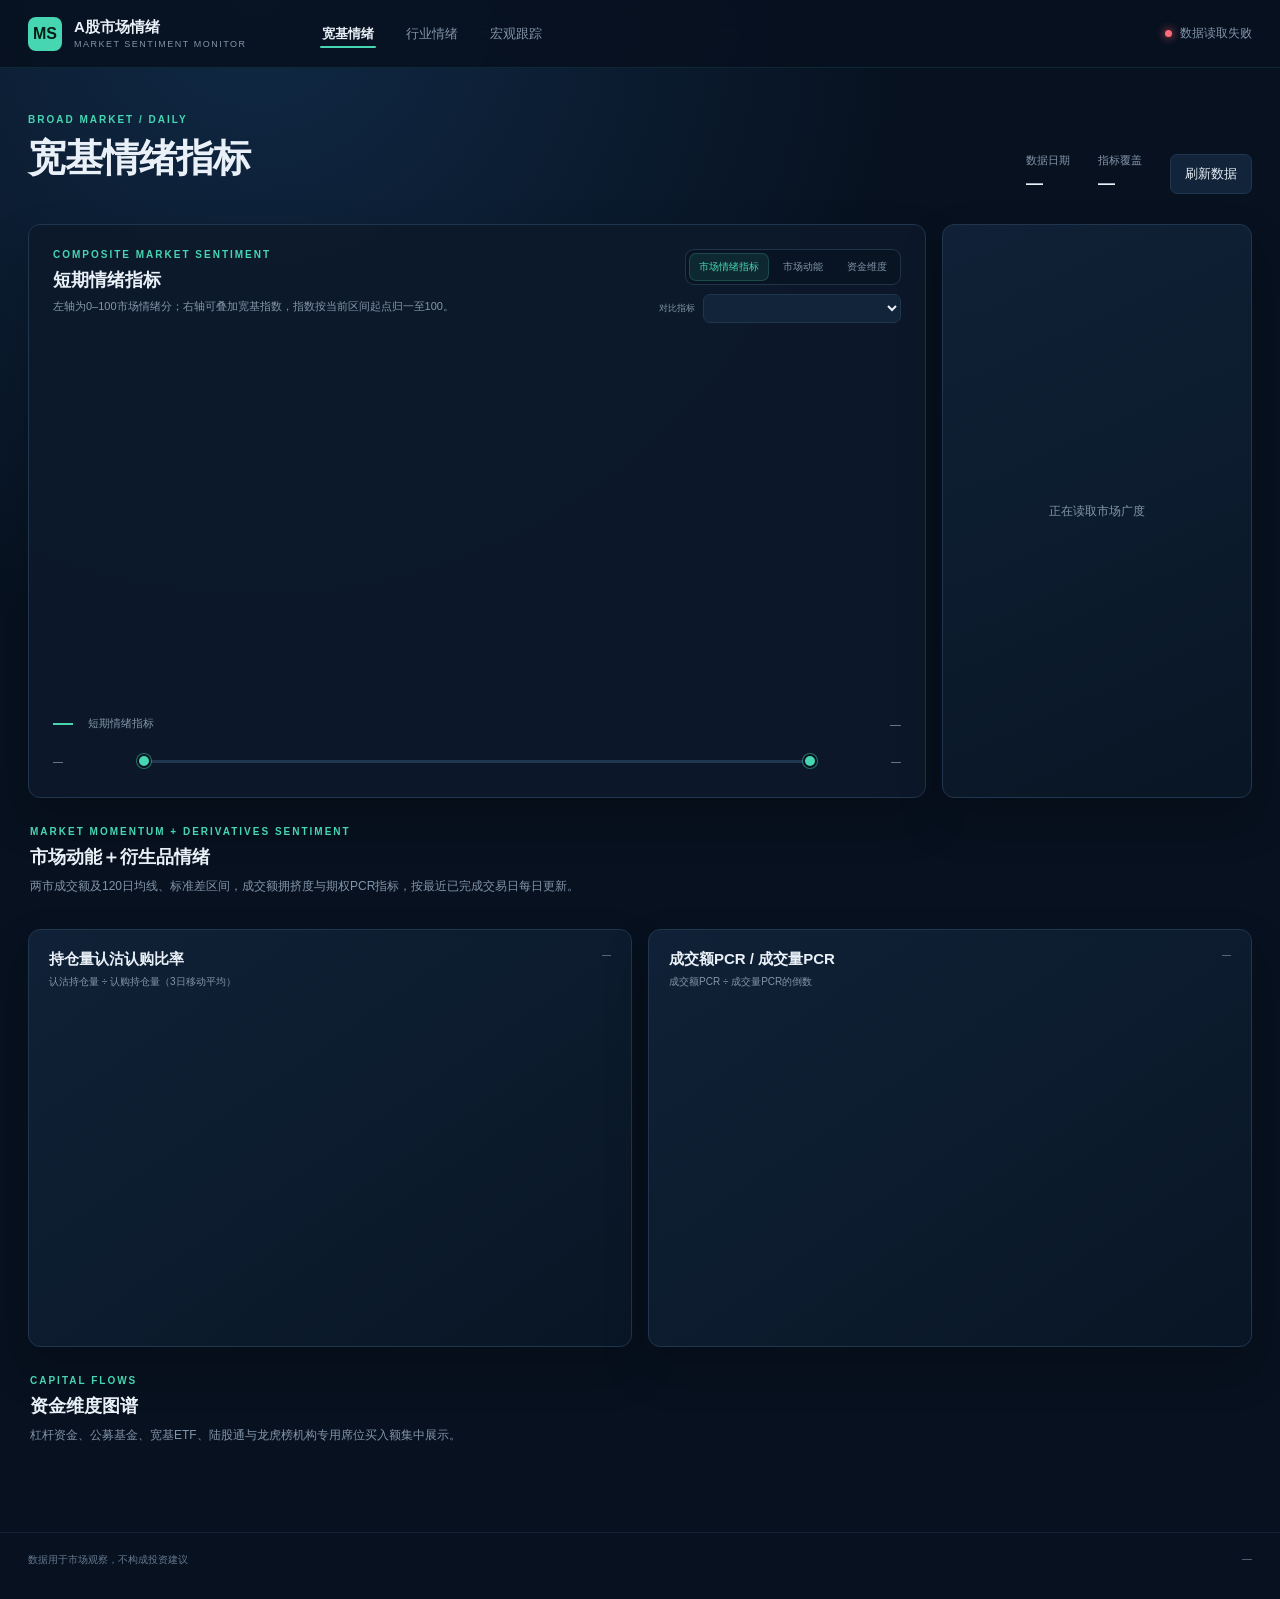
==== index.html @ 488b5d92 "Show five-year rolling percentile for market turnover concentration" ====
<!doctype html>
<html lang="zh-CN">
<head>
  <meta charset="utf-8">
  <meta name="viewport" content="width=device-width, initial-scale=1">
  <title>A股宽基情绪指标</title>
  <link rel="stylesheet" href="/styles.css?v=28">
  <link rel="stylesheet" href="/cycle.css?v=25">
</head>
<body>
  <header class="topbar">
    <div class="brand">
      <span class="brand-mark">MS</span>
      <div><strong>A股市场情绪</strong><small>MARKET SENTIMENT MONITOR</small></div>
    </div>
    <nav><a class="active" href="/">宽基情绪</a><a href="/industry-sentiment.html">行业情绪</a><a href="/macro-tracking.html">宏观跟踪</a></nav>
    <div class="status"><span id="statusDot" class="dot loading"></span><span id="statusText">正在读取数据</span></div>
  </header>

  <main>
    <section class="hero" id="overview">
      <div>
        <p class="eyebrow">BROAD MARKET / DAILY</p>
        <h1>宽基情绪指标</h1>
      </div>
      <div class="hero-meta">
        <div><span>数据日期</span><strong id="asOf">—</strong></div>
        <div><span>指标覆盖</span><strong id="coverage">—</strong></div>
        <button id="refreshButton" type="button">刷新数据</button>
      </div>
    </section>

    <section class="metric-groups" aria-live="polite" hidden>
      <article class="metric-group">
        <div class="metric-category-head">
          <p class="eyebrow">MARKET MOMENTUM</p>
          <h2>市场动能</h2>
          <span>交易活跃度、趋势位置与成交拥挤度</span>
        </div>
        <div id="momentumMetricGrid" class="metric-grid">
          <article class="metric-card skeleton"></article><article class="metric-card skeleton"></article>
          <article class="metric-card skeleton"></article>
        </div>
      </article>
      <article class="metric-group">
        <div class="metric-category-head">
          <p class="eyebrow">CAPITAL FLOWS</p>
          <h2>资金维度</h2>
          <span>杠杆、公募、ETF及机构交易资金</span>
        </div>
        <div id="fundMetricGrid" class="metric-grid">
          <article class="metric-card skeleton"></article><article class="metric-card skeleton"></article>
          <article class="metric-card skeleton"></article>
        </div>
      </article>
    </section>

    <section class="cycle-layout" id="cycle">
      <div class="panel cycle-panel">
        <div class="panel-head">
          <div>
            <p class="eyebrow">COMPOSITE MARKET SENTIMENT</p>
            <h2 id="cycleTitle">短期情绪指标</h2>
            <p id="cycleDescription" class="cycle-description">左轴为0–100市场情绪分；右轴可叠加宽基指数，指数按当前区间起点归一至100。</p>
          </div>
          <div class="comparison-controls">
            <div class="comparison-tabs" role="tablist" aria-label="选择对比指标类别">
              <button type="button" class="comparison-tab active" data-comparison-group="sentiment" role="tab" aria-selected="true">市场情绪指标</button>
              <button type="button" class="comparison-tab" data-comparison-group="momentum" role="tab" aria-selected="false">市场动能</button>
              <button type="button" class="comparison-tab" data-comparison-group="funds" role="tab" aria-selected="false">资金维度</button>
            </div>
            <label class="comparison-select-label" for="comparisonMetric">
              <span>对比指标</span>
              <select id="comparisonMetric" aria-label="选择需要展示的情绪指标"></select>
            </label>
            <div id="benchmarkToggles" class="benchmark-toggles" aria-label="选择显示的宽基指数"></div>
          </div>
        </div>
        <div class="cycle-chart-wrap">
          <canvas id="cycleChart"></canvas>
          <div id="cycleHoverLine" class="cycle-hover-line" hidden></div>
          <div id="cycleTooltip" class="cycle-tooltip" role="status" aria-live="polite" hidden></div>
          <div id="cycleEmpty" class="empty-state">暂无可用的情绪周期历史</div>
        </div>
        <div class="cycle-legend">
          <span id="cycleMetricLegend"><i class="sentiment-line"></i>短期情绪指标</span>
          <div id="cyclePriceLegend" class="benchmark-legend"></div>
          <span id="cycleLatest">—</span>
        </div>
        <div class="cycle-timeline">
          <span id="cycleRangeStart">—</span>
          <div class="dual-range" aria-label="选择图表时间范围">
            <div class="range-base"></div>
            <div id="cycleRangeFill" class="range-fill"></div>
            <input id="cycleStart" type="range" min="0" max="100" value="0" step="1" aria-label="起始日期">
            <input id="cycleEnd" type="range" min="0" max="100" value="100" step="1" aria-label="结束日期">
          </div>
          <span id="cycleRangeEnd">—</span>
        </div>
      </div>
      <aside id="breadthSummary" class="breadth-summary" aria-live="polite">
        <div class="breadth-summary-loading">正在读取市场广度</div>
      </aside>
    </section>

    <section class="indicator-section derivatives-section combined-sentiment-section" id="derivativesSentiment">
      <div class="panel-head">
        <div>
          <p class="eyebrow">MARKET MOMENTUM + DERIVATIVES SENTIMENT</p>
          <h2>市场动能＋衍生品情绪</h2>
          <p class="section-description">两市成交额及120日均线、标准差区间，成交额拥挤度与期权PCR指标，按最近已完成交易日每日更新。</p>
        </div>
      </div>
      <div id="momentumChartGrid" class="indicator-chart-grid" aria-live="polite"></div>
      <div class="derivatives-chart-grid">
        <article class="derivatives-chart-card">
          <div class="derivatives-chart-head">
            <div>
              <h3>持仓量认沽认购比率</h3>
              <p>认沽持仓量 ÷ 认购持仓量（3日移动平均）</p>
            </div>
            <span id="derivativesOiAsOf" class="derivatives-asof">—</span>
          </div>
          <div class="derivatives-chart-wrap">
            <canvas id="derivativesOiChart"></canvas>
            <div id="derivativesOiEmpty" class="mini-chart-empty">暂无可用历史序列</div>
          </div>
          <div id="derivativesOiLegend" class="derivatives-legend"></div>
        </article>
        <article class="derivatives-chart-card">
          <div class="derivatives-chart-head">
            <div>
              <h3>成交额PCR / 成交量PCR</h3>
          <p>成交额PCR ÷ 成交量PCR的倒数</p>
            </div>
            <span id="derivativesTradeAsOf" class="derivatives-asof">—</span>
          </div>
          <div class="derivatives-chart-wrap">
            <canvas id="derivativesTradeChart"></canvas>
            <div id="derivativesTradeEmpty" class="mini-chart-empty">暂无可用历史序列</div>
          </div>
          <div id="derivativesTradeLegend" class="derivatives-legend"></div>
        </article>
      </div>
    </section>

    <section class="indicator-section" id="fundDimensionCharts">
      <div class="panel-head">
        <div>
          <p class="eyebrow">CAPITAL FLOWS</p>
          <h2>资金维度图谱</h2>
          <p class="section-description">杠杆资金、公募基金、宽基ETF、陆股通与龙虎榜机构专用席位买入额集中展示。</p>
        </div>
      </div>
      <div id="fundChartGrid" class="indicator-chart-grid" aria-live="polite"></div>
    </section>

  </main>

  <footer><span>数据用于市场观察，不构成投资建议</span><span id="generatedAt">—</span></footer>
  <script src="/app.js?v=20261016-concentration5y" defer></script>
</body>
</html>
---- styles.css ----
:root{color-scheme:dark;--bg:#07111f;--panel:#0d1a2b;--panel2:#102238;--line:#20354e;--text:#e9f0f7;--muted:#8395aa;--accent:#46d6b2;--blue:#5aa7ff;--red:#ff6b78;--amber:#f5bd5c;--shadow:0 22px 45px rgba(0,0,0,.22);--body-bg:radial-gradient(circle at 20% 0,#102945 0,transparent 35%),#07111f;--topbar-bg:rgba(7,17,31,.88);--topbar-line:rgba(70,214,178,.12);--brand-ink:#062018;--btn-bg:#11243a;--card-grad-a:rgba(16,34,56,.96);--card-grad-b:rgba(9,22,37,.96);--tile-bg:rgba(6,16,28,.28);--seg-bg:rgba(6,16,28,.45);--seg-line:rgba(47,70,94,.65);--row-bg:rgba(10,23,39,.55);--row-bg-strong:rgba(16,34,56,.7);--panel-bg:rgba(13,26,43,.92);--panel-solid:rgba(17,27,38,.88);--tooltip-bg:rgba(13,26,43,.97);--tooltip-line:rgba(100,130,160,.72);--skeleton-a:#0d1a2b;--skeleton-b:#142842;--line-soft:rgba(126,150,172,.16);--line-soft-strong:rgba(126,150,172,.42);--td-line:rgba(32,53,78,.55);--note-line:rgba(40,62,85,.55);--footer-line:rgba(32,53,78,.5);--hover-line:rgba(190,210,232,.5);--hover-border:rgba(255,255,255,.42);--soft:#a8b8c9;--soft2:#71849a;--foot:#657990;--accent-text:#bff9eb;--red-text:#ff9aa5;--blue-text:#83baff;--pink-text:#f28bb4;--accent-soft-bg:rgba(70,214,178,.1);--accent-soft-line:rgba(70,214,178,.2);--accent-line:rgba(70,214,178,.45);--accent-strong:rgba(70,214,178,.72);--red-soft-bg:rgba(255,91,109,.15);--red-soft-line:rgba(255,91,109,.32);--amber-soft-bg:rgba(245,189,92,.09);--amber-soft-line:rgba(245,189,92,.25);--blue-soft-bg:rgba(90,167,255,.08);--blue-soft-line:rgba(90,167,255,.3);--pink-soft-bg:rgba(242,139,180,.08);--pink-soft-line:rgba(242,139,180,.3);--chart-grid:#20354e;--chart-grid-strong:rgba(42,65,91,.62);--chart-axis:#8ea3b7;--chart-axis-dim:#71849a;--chart-text:#e9f0f7;--chart-zero:rgba(233,240,247,.38);--chart-point:#253fd4;--chart-purple:#9d8cff;--chart-cyan:#6fd3ff}
.metric-groups[hidden]{display:none!important}
*{box-sizing:border-box}html{scroll-behavior:smooth}body{margin:0;background:var(--body-bg);color:var(--text);font-family:"Segoe UI","Microsoft YaHei",sans-serif;font-variant-numeric:tabular-nums}.topbar{height:68px;position:sticky;top:0;z-index:10;display:flex;align-items:center;gap:42px;padding:0 max(28px,calc((100vw - 1400px)/2));background:var(--topbar-bg);backdrop-filter:blur(14px);border-bottom:1px solid var(--topbar-line)}.brand{display:flex;align-items:center;gap:12px;min-width:250px}.brand-mark{width:34px;height:34px;display:grid;place-items:center;background:var(--accent);color:var(--brand-ink);font-weight:900;border-radius:8px}.brand strong,.brand small{display:block}.brand strong{font-size:15px}.brand small{font-size:9px;letter-spacing:1.5px;color:var(--muted);margin-top:2px}nav{display:flex;gap:28px;flex:1}nav a{color:var(--muted);text-decoration:none;font-size:13px}nav a:hover{color:var(--text)}.status{display:flex;align-items:center;gap:8px;color:var(--muted);font-size:12px}.dot{width:7px;height:7px;border-radius:50%;background:var(--accent);box-shadow:0 0 10px var(--accent)}.dot.loading{background:var(--amber);box-shadow:0 0 10px var(--amber)}.dot.error{background:var(--red);box-shadow:0 0 10px var(--red)}main{max-width:1400px;margin:auto;padding:46px 28px 70px}.hero{display:flex;justify-content:space-between;gap:36px;align-items:flex-end;margin-bottom:30px}.eyebrow{color:var(--accent);font-size:10px;font-weight:700;letter-spacing:2px;margin:0 0 8px}.hero h1{font-size:38px;margin:0 0 10px;letter-spacing:-1px}.summary{margin:0;color:var(--soft);max-width:720px;line-height:1.7}.hero-meta{display:flex;align-items:flex-end;gap:28px}.hero-meta div span,.hero-meta div strong{display:block}.hero-meta div span{color:var(--muted);font-size:11px;margin-bottom:6px}.hero-meta div strong{font-size:17px}button,select{background:var(--btn-bg);color:var(--text);border:1px solid var(--line);border-radius:7px;padding:10px 14px}button{cursor:pointer}button:hover{border-color:var(--accent)}.metric-grid{display:grid;grid-template-columns:repeat(12,1fr);gap:16px}.metric-card{grid-column:span 4;min-height:230px;padding:22px;background:linear-gradient(145deg,var(--card-grad-a),var(--card-grad-b));border:1px solid var(--line);border-radius:12px;box-shadow:var(--shadow);position:relative;overflow:hidden}.metric-card:nth-child(4){grid-column:span 6}.metric-card:nth-child(6){grid-column:span 6}.metric-card::before{content:"";position:absolute;inset:0 0 auto;height:2px;background:linear-gradient(90deg,var(--accent),transparent);opacity:.65}.card-top{display:flex;justify-content:space-between;gap:14px}.card-index{font-size:10px;letter-spacing:1px;color:var(--muted)}.badge{font-size:10px;padding:4px 7px;border-radius:20px;background:var(--accent-soft-bg);color:var(--accent)}.badge.missing{background:var(--amber-soft-bg);color:var(--amber)}.metric-card h3{font-size:15px;font-weight:600;margin:22px 0 6px}.value-row{display:flex;align-items:baseline;gap:7px;margin:20px 0}.value{font-size:36px;font-weight:700;letter-spacing:-1.5px}.unit{color:var(--muted);font-size:12px}.percentile{font-size:11px;color:var(--muted);margin:-12px 0 18px}.submetrics{display:grid;grid-template-columns:repeat(auto-fit,minmax(120px,1fr));gap:10px;margin:18px 0}.submetric{padding:12px;background:var(--seg-bg);border:1px solid var(--seg-line);border-radius:8px}.submetric span,.submetric strong{display:block}.submetric span{font-size:10px;color:var(--muted);margin-bottom:7px}.submetric strong{font-size:18px}.submetric em{font-size:10px;color:var(--muted);font-style:normal;margin-left:3px}.card-note{position:absolute;left:22px;right:22px;bottom:18px;color:var(--soft2);font-size:10px;line-height:1.5;border-top:1px solid var(--note-line);padding-top:10px}.skeleton{min-height:230px;background:linear-gradient(90deg,var(--skeleton-a) 25%,var(--skeleton-b) 50%,var(--skeleton-a) 75%);background-size:200% 100%;animation:shimmer 1.4s infinite}@keyframes shimmer{to{background-position:-200% 0}}.panel{margin-top:18px;background:var(--panel-bg);border:1px solid var(--line);border-radius:12px;padding:24px;box-shadow:var(--shadow)}.trend-panel{margin-top:28px}.panel-head{display:flex;align-items:center;justify-content:space-between;margin-bottom:22px}.panel-head h2{font-size:18px;margin:0}.chart-wrap{height:300px;position:relative}.chart-wrap canvas{width:100%;height:100%}.empty-state{position:absolute;inset:0;display:none;place-items:center;color:var(--muted);font-size:13px}.chart-legend{display:flex;justify-content:space-between;color:var(--muted);font-size:11px;margin-top:10px}.table-wrap{overflow:auto}table{width:100%;border-collapse:collapse;font-size:12px}th{text-align:left;color:var(--muted);font-weight:500;padding:10px;border-bottom:1px solid var(--line)}td{padding:14px 10px;border-bottom:1px solid var(--td-line)}.source-status{display:inline-flex;align-items:center;gap:6px}.source-status i{width:6px;height:6px;border-radius:50%;background:var(--accent)}.source-status.off i{background:var(--amber)}.notes{color:var(--amber);font-size:11px;line-height:1.65;margin-top:16px}.notes:empty{display:none}footer{max-width:1400px;margin:auto;padding:20px 28px 32px;border-top:1px solid var(--footer-line);display:flex;justify-content:space-between;color:var(--foot);font-size:10px}@media(max-width:1000px){.topbar nav{display:none}.topbar{justify-content:space-between}.metric-card,.metric-card:nth-child(4),.metric-card:nth-child(6){grid-column:span 6}.hero{align-items:flex-start;flex-direction:column}.hero-meta{width:100%;justify-content:space-between}}@media(max-width:640px){main{padding:30px 16px 50px}.topbar{padding:0 16px}.brand{min-width:auto}.status span:last-child{display:none}.metric-card,.metric-card:nth-child(4),.metric-card:nth-child(6){grid-column:span 12}.hero h1{font-size:30px}.hero-meta{gap:12px;flex-wrap:wrap}.panel{padding:18px}.chart-wrap{height:240px}}

.section-description{color:var(--muted);font-size:12px;line-height:1.65;margin:8px 0 0}.indicator-section{margin-top:28px}.indicator-section>.panel-head{padding:0 2px;margin-bottom:16px}.indicator-chart-grid{display:grid;grid-template-columns:repeat(2,minmax(0,1fr));gap:16px}.indicator-chart-card{min-width:0;background:linear-gradient(145deg,var(--card-grad-a),var(--card-grad-b));border:1px solid var(--line);border-radius:12px;padding:20px;box-shadow:var(--shadow)}.indicator-chart-head{display:flex;align-items:flex-start;justify-content:space-between;gap:18px;margin-bottom:8px}.indicator-chart-head h3{font-size:15px;margin:0 0 6px}.indicator-chart-head p{color:var(--muted);font-size:10px;line-height:1.55;margin:0}.chart-current{text-align:right;white-space:nowrap}.chart-current strong{display:block;font-size:21px}.chart-current span{display:block;color:var(--muted);font-size:9px;margin-top:3px}.chart-current.multi-current{display:grid;gap:8px}.chart-current.multi-current strong{font-size:18px}.chart-current.multi-current span{margin-top:1px}.mini-chart-wrap{height:230px;position:relative;margin-top:6px}.mini-chart-wrap canvas{width:100%;height:100%}.mini-chart-empty{position:absolute;inset:0;display:none;place-items:center;text-align:center;color:var(--muted);font-size:12px;line-height:1.7;padding:30px}.mini-chart-legend{display:flex;align-items:center;gap:14px;flex-wrap:wrap;min-height:22px;margin-top:8px;color:var(--muted);font-size:10px}.mini-chart-legend span{display:inline-flex;align-items:center;gap:6px}.mini-chart-legend i{width:16px;height:2px;border-radius:2px;background:var(--legend-color)}.chart-note{margin-left:auto;color:var(--foot)}@media(max-width:1000px){.indicator-chart-grid{grid-template-columns:1fr}}@media(max-width:640px){.indicator-chart-card{padding:16px}.mini-chart-wrap{height:210px}.indicator-chart-head{gap:10px}.chart-current strong{font-size:18px}.chart-current.multi-current strong{font-size:16px}}
.derivatives-chart-grid{display:grid;grid-template-columns:repeat(2,minmax(0,1fr));gap:16px}.derivatives-chart-card{min-width:0;padding:20px;background:linear-gradient(145deg,var(--card-grad-a),var(--card-grad-b));border:1px solid var(--line);border-radius:12px;box-shadow:var(--shadow)}.derivatives-chart-head{display:flex;align-items:flex-start;justify-content:space-between;gap:16px}.derivatives-chart-head h3{font-size:15px;margin:0 0 6px}.derivatives-chart-head p{margin:0;color:var(--muted);font-size:10px}.derivatives-asof{color:var(--muted);font-size:9px;white-space:nowrap}.derivatives-chart-wrap{height:285px;position:relative;margin-top:10px}.derivatives-chart-wrap canvas{width:100%;height:100%}.derivatives-legend{display:flex;align-items:center;gap:12px;flex-wrap:wrap;min-height:34px;margin-top:8px;color:var(--muted);font-size:9px}.derivatives-legend span{display:inline-flex;align-items:center;gap:6px}.derivatives-legend i{display:inline-block;width:16px;height:2px;background:var(--legend-color);border-radius:2px}.derivatives-legend i.dashed{height:0;background:transparent;border-top:2px dashed var(--legend-color)}@media(max-width:1000px){.derivatives-chart-grid{grid-template-columns:1fr}}@media(max-width:640px){.derivatives-chart-card{padding:16px}.derivatives-chart-wrap{height:240px}}
.combined-sentiment-section .derivatives-chart-grid{margin-top:16px}
.fund-scale-card{width:100%}.fund-scale-chart-wrap{height:330px;position:relative;margin-top:10px}.fund-scale-chart-wrap canvas{width:100%;height:100%}.fund-scale-bar-legend{width:12px!important;height:8px!important;border-radius:2px!important;background:var(--accent-strong)!important}.fund-scale-tooltip{position:absolute;z-index:3;min-width:190px;padding:10px 12px;border:1px solid var(--blue-soft-line);border-radius:8px;background:var(--tooltip-bg);box-shadow:0 12px 28px rgba(0,0,0,.32);pointer-events:none;font-size:10px;color:var(--muted)}.fund-scale-tooltip strong,.fund-scale-tooltip span{display:block}.fund-scale-tooltip strong{color:var(--text);font-size:11px;margin-bottom:7px}.fund-scale-tooltip span{display:flex;justify-content:space-between;gap:18px;margin-top:4px}.fund-scale-tooltip em{color:var(--text);font-style:normal}@media(max-width:640px){.fund-scale-chart-wrap{height:250px}}
.mini-chart-legend i.dashed{height:0;background:transparent;border-top:2px dashed var(--legend-color)}
.freshness-notice{display:flex;flex-wrap:wrap;align-items:center;gap:8px 16px;margin:-10px 0 24px;padding:12px 16px;border:1px solid var(--line);border-radius:9px;background:var(--panel-bg);color:var(--muted);font-size:11px;line-height:1.6}.freshness-notice[hidden]{display:none}.freshness-notice strong{color:var(--text);font-size:12px}.freshness-delayed{width:100%;color:var(--amber)}

.metric-grid .metric-card:nth-child(n){grid-column:span 4}@media(max-width:1000px){.metric-grid .metric-card:nth-child(n){grid-column:span 6}}@media(max-width:640px){.metric-grid .metric-card:nth-child(n){grid-column:span 12}}

.chart-detail-link{display:inline-block;margin-top:8px;color:var(--accent);font-size:10px;text-decoration:none}.chart-detail-link:hover{color:var(--text)}
nav a.active{color:var(--text);font-weight:650}
.metric-groups{display:grid;gap:22px}.metric-group{padding:22px;background:var(--row-bg);border:1px solid var(--line-soft-strong);border-radius:14px}.metric-category-head{display:flex;align-items:baseline;gap:13px;margin:0 2px 17px}.metric-category-head .eyebrow{margin:0}.metric-category-head h2{font-size:19px;margin:0}.metric-category-head span{color:var(--muted);font-size:10px}.metric-group .metric-card{min-height:245px}.metric-group .metric-card::before{opacity:.8}@media(max-width:640px){.metric-group{padding:16px}.metric-category-head{align-items:flex-start;flex-direction:column;gap:5px}}
.indicator-chart-card.is-clickable{cursor:pointer;transition:border-color .2s ease,transform .2s ease,box-shadow .2s ease}.indicator-chart-card.is-clickable:hover{border-color:var(--accent-line);transform:translateY(-2px);box-shadow:0 14px 34px rgba(0,0,0,.2)}.indicator-chart-card.is-clickable:focus-visible{outline:2px solid var(--accent);outline-offset:3px}

.strategy-framework{margin:30px 0}.strategy-overview{display:grid;grid-template-columns:repeat(6,minmax(0,1fr));gap:12px;margin-bottom:16px}.strategy-card{min-height:150px;padding:18px;background:linear-gradient(145deg,var(--card-grad-a),var(--card-grad-b));border:1px solid var(--line);border-radius:12px;box-shadow:var(--shadow);position:relative}.strategy-card h3{font-size:14px;margin:0 0 9px}.strategy-card p{color:var(--muted);font-size:11px;line-height:1.6;margin:0}.strategy-count{display:inline-grid;place-items:center;min-width:30px;height:24px;padding:0 8px;margin-bottom:16px;border-radius:14px;background:var(--accent-soft-bg);border:1px solid var(--accent-soft-line);color:var(--accent);font-size:12px;font-weight:750}.strategy-scenario-grid{display:grid;grid-template-columns:repeat(2,minmax(0,1fr));gap:16px}.scenario-card{min-width:0;padding:20px;background:var(--panel-bg);border:1px solid var(--line);border-radius:12px;box-shadow:var(--shadow)}.scenario-card:nth-child(3){grid-column:span 2}.scenario-head{display:flex;justify-content:space-between;gap:18px;margin-bottom:13px}.scenario-head h3{font-size:16px;margin:0 0 7px}.scenario-head p{color:var(--muted);font-size:11px;line-height:1.6;margin:0}.scenario-head>span{white-space:nowrap;color:var(--accent);font-size:11px;background:var(--accent-soft-bg);border:1px solid var(--accent-soft-line);border-radius:20px;padding:5px 8px;height:max-content}.strategy-weights{display:flex;flex-wrap:wrap;gap:8px;margin:0 0 14px}.strategy-weight{font-size:10px;padding:5px 8px;border:1px solid var(--blue-soft-line);border-radius:18px;background:var(--blue-soft-bg);color:var(--blue-text)}.strategy-weight.risk{border-color:var(--red-soft-line);background:var(--red-soft-bg);color:var(--red-text)}.strategy-factor-group{padding:12px 0;border-top:1px solid var(--line-soft)}.strategy-factor-group strong{display:block;margin-bottom:8px;font-size:11px;color:var(--soft)}.strategy-factor-group div{display:flex;flex-wrap:wrap;gap:7px}.strategy-factor-group span{display:inline-flex;align-items:center;gap:5px;max-width:100%;padding:5px 8px;border-radius:7px;background:var(--seg-bg);border:1px solid var(--seg-line);font-size:10px;color:var(--text)}.strategy-factor-group em{font-style:normal;color:var(--muted);font-size:9px}.strategy-rules{display:grid;grid-template-columns:repeat(2,minmax(0,1fr));gap:12px;margin-top:16px;padding:16px;background:var(--row-bg);border:1px solid var(--line-soft-strong);border-radius:12px}.strategy-rules strong,.strategy-rules span{display:block}.strategy-rules strong{font-size:11px;margin-bottom:5px;color:var(--accent)}.strategy-rules span{font-size:11px;color:var(--muted);line-height:1.6}.strategy-rule-list{grid-column:span 2;display:flex;flex-wrap:wrap;gap:8px}.strategy-rule-list span{padding:6px 9px;border:1px solid var(--line-soft-strong);border-radius:20px;background:var(--tile-bg);color:var(--soft)}@media(max-width:1100px){.strategy-overview{grid-template-columns:repeat(3,minmax(0,1fr))}.strategy-scenario-grid{grid-template-columns:1fr}.scenario-card:nth-child(3){grid-column:auto}}@media(max-width:640px){.strategy-overview{grid-template-columns:1fr}.strategy-card,.scenario-card{padding:16px}.scenario-head{flex-direction:column;gap:8px}.strategy-rules{grid-template-columns:1fr}.strategy-rule-list{grid-column:auto}}

/* ===== 浅色主题 ===== */
html[data-theme="light"]{color-scheme:light;--bg:#eef3f8;--panel:#ffffff;--panel2:#f6f9fc;--line:#d8e2ec;--text:#1c2b3a;--muted:#5c6e82;--accent:#0e9e7c;--blue:#2b7fe0;--red:#d94152;--amber:#c8860f;--shadow:0 22px 45px rgba(23,43,77,.12);--body-bg:radial-gradient(circle at 20% 0,#d9e7f5 0,transparent 35%),#eef3f8;--topbar-bg:rgba(255,255,255,.86);--topbar-line:rgba(14,158,124,.22);--btn-bg:#ffffff;--card-grad-a:rgba(255,255,255,.98);--card-grad-b:rgba(243,248,253,.98);--tile-bg:rgba(235,242,249,.9);--seg-bg:rgba(238,244,250,.92);--seg-line:rgba(160,178,196,.45);--row-bg:rgba(243,248,252,.85);--row-bg-strong:rgba(236,243,250,.92);--panel-bg:rgba(255,255,255,.92);--panel-solid:rgba(255,255,255,.96);--tooltip-bg:rgba(255,255,255,.98);--tooltip-line:rgba(110,130,155,.4);--skeleton-a:#e7edf4;--skeleton-b:#f5f9fc;--line-soft:rgba(120,140,165,.22);--line-soft-strong:rgba(120,140,165,.42);--td-line:rgba(120,140,165,.2);--note-line:rgba(120,140,165,.3);--footer-line:rgba(120,140,165,.3);--hover-line:rgba(40,60,90,.45);--hover-border:rgba(30,45,70,.45);--soft:#42546a;--soft2:#647687;--foot:#7c8ea0;--accent-text:#0b8a6d;--red-text:#c53546;--blue-text:#2563c9;--pink-text:#d0548f;--accent-soft-bg:rgba(14,158,124,.1);--accent-soft-line:rgba(14,158,124,.28);--accent-line:rgba(14,158,124,.45);--accent-strong:rgba(14,158,124,.7);--red-soft-bg:rgba(217,65,82,.1);--red-soft-line:rgba(217,65,82,.3);--amber-soft-bg:rgba(200,134,15,.1);--amber-soft-line:rgba(200,134,15,.3);--blue-soft-bg:rgba(43,127,224,.09);--blue-soft-line:rgba(43,127,224,.32);--pink-soft-bg:rgba(208,84,143,.1);--pink-soft-line:rgba(208,84,143,.32);--chart-grid:#dfe7f0;--chart-grid-strong:rgba(100,116,139,.4);--chart-axis:#5c6e82;--chart-axis-dim:#6b7d90;--chart-text:#1c2b3a;--chart-zero:rgba(28,43,58,.42);--chart-point:#1d4ed8;--chart-purple:#7c6cf0;--chart-cyan:#0891b2}
html[data-theme="light"] .badge{background:var(--accent-soft-bg)}
html[data-theme="light"] .brand-mark{box-shadow:0 2px 10px rgba(14,158,124,.28)}
html[data-theme="light"] .flow-bar-track{background:rgba(120,140,165,.14)}
html[data-theme="light"] .flow-bar-track i.positive{background:linear-gradient(90deg,rgba(217,65,82,.55),var(--red))}
html[data-theme="light"] .flow-bar-track i.negative{background:linear-gradient(90deg,rgba(14,158,124,.55),var(--accent))}
html[data-theme="light"] .skeleton{background:linear-gradient(90deg,var(--skeleton-a) 25%,var(--skeleton-b) 50%,var(--skeleton-a) 75%);background-size:200% 100%}
html[data-theme="light"] .detail-tooltip,html[data-theme="light"] .cycle-tooltip,html[data-theme="light"] .valuation-tooltip,html[data-theme="light"] .flow-trend-tooltip,html[data-theme="light"] .fund-scale-tooltip{box-shadow:0 12px 32px rgba(23,43,77,.16)}

/* ===== 主题切换按钮 ===== */
.theme-toggle{flex:0 0 auto;display:grid;place-items:center;width:38px;height:38px;padding:0;border-radius:50%;background:var(--btn-bg);border:1px solid var(--line);color:var(--text);cursor:pointer;position:relative}
.theme-toggle:hover{border-color:var(--accent);box-shadow:0 0 0 3px var(--accent-soft-bg)}
.theme-toggle svg{width:17px;height:17px;grid-area:1/1;transition:transform .5s var(--ease-spring),opacity .28s var(--ease)}
html[data-theme="dark"] .theme-toggle .icon-sun{opacity:1;transform:rotate(0) scale(1)}
html[data-theme="dark"] .theme-toggle .icon-moon{opacity:0;transform:rotate(-90deg) scale(.4)}
html[data-theme="light"] .theme-toggle .icon-sun{opacity:0;transform:rotate(90deg) scale(.4)}
html[data-theme="light"] .theme-toggle .icon-moon{opacity:1;transform:rotate(0) scale(1)}

/* ===== 交互丝滑化 ===== */
:root{--ease:cubic-bezier(.25,.8,.35,1);--ease-spring:cubic-bezier(.34,1.45,.5,1)}
button,select{transition:background-color .22s var(--ease),border-color .22s var(--ease),color .18s var(--ease),box-shadow .25s var(--ease),transform .16s var(--ease)}
button:hover,select:hover{border-color:var(--accent)}
button:hover{transform:translateY(-1px);box-shadow:0 5px 16px rgba(0,0,0,.16)}
button:active{transform:translateY(0) scale(.965);transition-duration:.06s}
button:focus-visible,select:focus-visible,a:focus-visible{outline:2px solid var(--accent);outline-offset:2px}
nav a{position:relative;padding:5px 2px;transition:color .22s var(--ease)}
nav a::after{content:"";position:absolute;left:0;right:100%;bottom:0;height:2px;border-radius:2px;background:var(--accent);transition:right .32s var(--ease)}
nav a:hover::after,nav a.active::after{right:0}
.metric-card,.panel,.indicator-chart-card,.derivatives-chart-card,.detail-panel,.financing-summary-card,.fund-ow-card,.breadth-summary,.method-note,.metric-group{transition:border-color .28s var(--ease),box-shadow .28s var(--ease),transform .28s var(--ease),background-color .3s var(--ease)}
.metric-card:hover,.breadth-summary:hover{transform:translateY(-2px);border-color:var(--line-soft-strong);box-shadow:var(--shadow)}
tbody tr{transition:background-color .18s var(--ease)}
tbody tr:hover{background-color:var(--row-bg)}
.heat-cell,.subindustry-heat-cell,.flow-bar-row,.fund-ow-row,.fund-ow-trow,.ft-seg-btn,.ft-tab,.comparison-tab,.benchmark-toggle,.range-buttons button,.chart-detail-link,.back-link,.stock-leader-row{transition:background-color .2s var(--ease),border-color .2s var(--ease),color .18s var(--ease),transform .16s var(--ease),box-shadow .2s var(--ease)}
.heat-cell:hover,.subindustry-heat-cell:hover{transform:translateY(-2px)}
.ft-seg-btn:active,.ft-tab:active,.comparison-tab:active,.range-buttons button:active,.benchmark-toggle:active{transform:scale(.96)}
html.theme-anim *{transition:background-color .42s var(--ease),color .42s var(--ease),border-color .42s var(--ease),box-shadow .42s var(--ease)!important}
@media(prefers-reduced-motion:reduce){*,*::before,*::after{transition-duration:.01ms!important;animation-duration:.01ms!important}html{scroll-behavior:auto}}
---- cycle.css ----
.metric-card.cycle-card{grid-column:span 12;min-height:245px}
.metric-card.cycle-card .submetrics{grid-template-columns:repeat(6,minmax(100px,1fr))}
.cycle-panel{margin-top:28px}
.cycle-description{margin:7px 0 0;color:var(--muted);font-size:11px}
.cycle-panel .panel-head{align-items:flex-start;gap:22px}
.comparison-controls{display:flex;flex-direction:column;align-items:flex-end;gap:9px;min-width:290px}
.comparison-tabs{display:flex;gap:4px;padding:3px;background:var(--seg-bg);border:1px solid var(--seg-line);border-radius:9px}
.comparison-tab{padding:7px 10px;border:0;background:transparent;color:var(--muted);font-size:10px}
.comparison-tab:hover{border-color:transparent;color:var(--text)}
.comparison-tab.active{background:var(--accent-soft-bg);color:var(--accent);box-shadow:inset 0 0 0 1px var(--accent-soft-line)}
.comparison-select-label{display:flex;align-items:center;gap:8px;color:var(--muted);font-size:9px}
.comparison-select-label select{min-width:198px;padding:7px 28px 7px 10px;font-size:10px}
.benchmark-toggles{display:flex;flex-wrap:wrap;justify-content:flex-end;gap:6px}
.benchmark-toggle{display:inline-flex;align-items:center;gap:6px;padding:6px 9px;border:1px solid var(--seg-line);border-radius:8px;background:var(--seg-bg);color:var(--muted);font-size:9px;cursor:pointer}
.benchmark-toggle i,.benchmark-legend i{display:inline-block;width:14px;height:2px;background:var(--benchmark-color)}
.benchmark-toggle.active{color:var(--text);background:var(--accent-soft-bg);border-color:var(--benchmark-color)}
.benchmark-toggle:disabled{opacity:.35;cursor:not-allowed}
.cycle-current{text-align:right}
.cycle-current span,.cycle-current strong{display:block}
.cycle-current span{color:var(--accent);font-size:12px;margin-bottom:4px}
.cycle-current strong{font-size:32px}
.cycle-chart-wrap{height:390px;position:relative}
.cycle-chart-wrap canvas{width:100%;height:100%}
.cycle-hover-line{position:absolute;top:18px;bottom:32px;width:1px;background:var(--hover-line);pointer-events:none}
.cycle-tooltip{position:absolute;z-index:4;min-width:150px;max-width:245px;padding:9px 11px;border:1px solid var(--tooltip-line);border-radius:8px;background:var(--tooltip-bg);box-shadow:0 10px 28px rgba(0,0,0,.3);color:var(--text);font-size:10px;line-height:1.55;pointer-events:none;white-space:nowrap}
.cycle-tooltip strong{display:block;margin-bottom:4px;color:var(--text);font-size:11px}
.cycle-tooltip span{display:flex;justify-content:space-between;gap:16px;color:var(--muted)}
.cycle-tooltip em{color:var(--text);font-style:normal}
.cycle-legend{display:flex;align-items:center;gap:22px;color:var(--muted);font-size:11px;margin-top:12px}
.cycle-legend span:last-child{margin-left:auto}
.cycle-legend i{display:inline-block;width:20px;height:2px;margin-right:7px;vertical-align:middle}
.benchmark-legend{display:flex;align-items:center;gap:14px}
.benchmark-legend span{white-space:nowrap}
.benchmark-legend i{width:18px;margin-right:6px;vertical-align:middle}
.sentiment-line{background:var(--accent)}
.cycle-legend .indicator-bar{width:8px;height:12px;border-radius:2px;background:var(--accent)}
.cycle-legend #cycleMetricLegend{display:inline-flex;align-items:center;gap:8px;flex-wrap:wrap}
.cycle-legend #cycleMetricLegend .cycle-band-label{display:inline-flex;align-items:center;white-space:nowrap;margin-left:5px;width:auto}
.cycle-legend .cycle-band-label i{background:var(--legend-color);margin-right:4px}
.cycle-legend .cycle-band-label i.dashed{height:0;border-top:2px dashed var(--legend-color);background:transparent}
.price-line{background:var(--blue)}
.cycle-timeline{display:grid;grid-template-columns:72px 1fr 72px;align-items:center;gap:12px;margin-top:18px;color:var(--muted);font-size:10px}
.cycle-timeline>span:last-child{text-align:right}
.dual-range{height:24px;position:relative;display:flex;align-items:center}
.range-base,.range-fill{position:absolute;left:0;right:0;height:3px;border-radius:4px}
.range-base{background:var(--line)}
.range-fill{background:var(--accent);right:auto}
.dual-range input[type=range]{position:absolute;left:0;width:100%;height:24px;margin:0;background:transparent;pointer-events:none;appearance:none;-webkit-appearance:none}
.dual-range input[type=range]::-webkit-slider-runnable-track{height:3px;background:transparent}
.dual-range input[type=range]::-webkit-slider-thumb{width:14px;height:14px;margin-top:-5.5px;border-radius:50%;border:2px solid var(--bg);background:var(--accent);box-shadow:0 0 0 1px var(--accent-line);pointer-events:auto;appearance:none;-webkit-appearance:none;cursor:grab}
.dual-range input[type=range]::-moz-range-track{height:3px;background:transparent}
.dual-range input[type=range]::-moz-range-thumb{width:12px;height:12px;border-radius:50%;border:2px solid var(--bg);background:var(--accent);pointer-events:auto;cursor:grab}
@media(max-width:1000px){.metric-card.cycle-card .submetrics{grid-template-columns:repeat(3,1fr)}}
@media(max-width:640px){.metric-card.cycle-card{grid-column:span 12}.metric-card.cycle-card .submetrics{grid-template-columns:repeat(2,1fr)}.cycle-chart-wrap{height:300px}.cycle-legend{gap:12px;flex-wrap:wrap}.cycle-legend span:last-child{width:100%;margin-left:0}.benchmark-legend{width:100%;flex-wrap:wrap}.cycle-timeline{grid-template-columns:58px 1fr 58px;gap:7px}.cycle-panel .panel-head{flex-direction:column}.comparison-controls{align-items:stretch;min-width:0;width:100%}.comparison-tabs{width:100%}.comparison-tab{flex:1}.comparison-select-label{justify-content:space-between}.comparison-select-label select{flex:1;min-width:0}.benchmark-toggles{justify-content:flex-start}}

.cycle-layout{display:grid;grid-template-columns:minmax(0,1fr) 310px;gap:16px;align-items:stretch;margin-top:28px}.cycle-layout .cycle-panel{margin-top:0;min-width:0}.breadth-summary{display:flex;flex-direction:column;min-width:0;padding:22px;background:linear-gradient(155deg,var(--card-grad-a),var(--card-grad-b));border:1px solid var(--line);border-radius:12px;box-shadow:var(--shadow)}.breadth-summary-loading{display:grid;place-items:center;height:100%;color:var(--muted);font-size:12px}.breadth-summary-head{display:flex;align-items:flex-start;justify-content:space-between;gap:12px}.breadth-summary-head h3{font-size:16px;margin:0}.breadth-score{display:flex;align-items:baseline;gap:6px;margin:24px 0 4px}.breadth-score strong{font-size:42px;letter-spacing:-2px}.breadth-score span{color:var(--muted);font-size:11px}.breadth-phase{color:var(--accent);font-size:12px;line-height:1.55;min-height:38px;padding-bottom:16px;border-bottom:1px solid var(--line-soft-strong)}.breadth-rows{display:grid;gap:0;margin-top:6px}.breadth-rows>div{display:flex;align-items:center;justify-content:space-between;gap:12px;padding:11px 0;border-bottom:1px solid var(--line-soft)}.breadth-rows span{color:var(--muted);font-size:10px}.breadth-rows strong{font-size:14px}.breadth-rows em{color:var(--muted);font-size:9px;font-style:normal;margin-left:3px}.breadth-asof{margin-top:auto;padding-top:14px;color:var(--foot);font-size:9px}.cycle-layout .cycle-chart-wrap{height:360px}.cycle-layout .panel-head{margin-bottom:12px}@media(max-width:900px){.cycle-layout{grid-template-columns:1fr}.breadth-summary{min-height:auto}.breadth-rows{grid-template-columns:repeat(2,minmax(0,1fr));column-gap:18px}}@media(max-width:640px){.breadth-rows{grid-template-columns:1fr}.cycle-layout .cycle-chart-wrap{height:290px}}
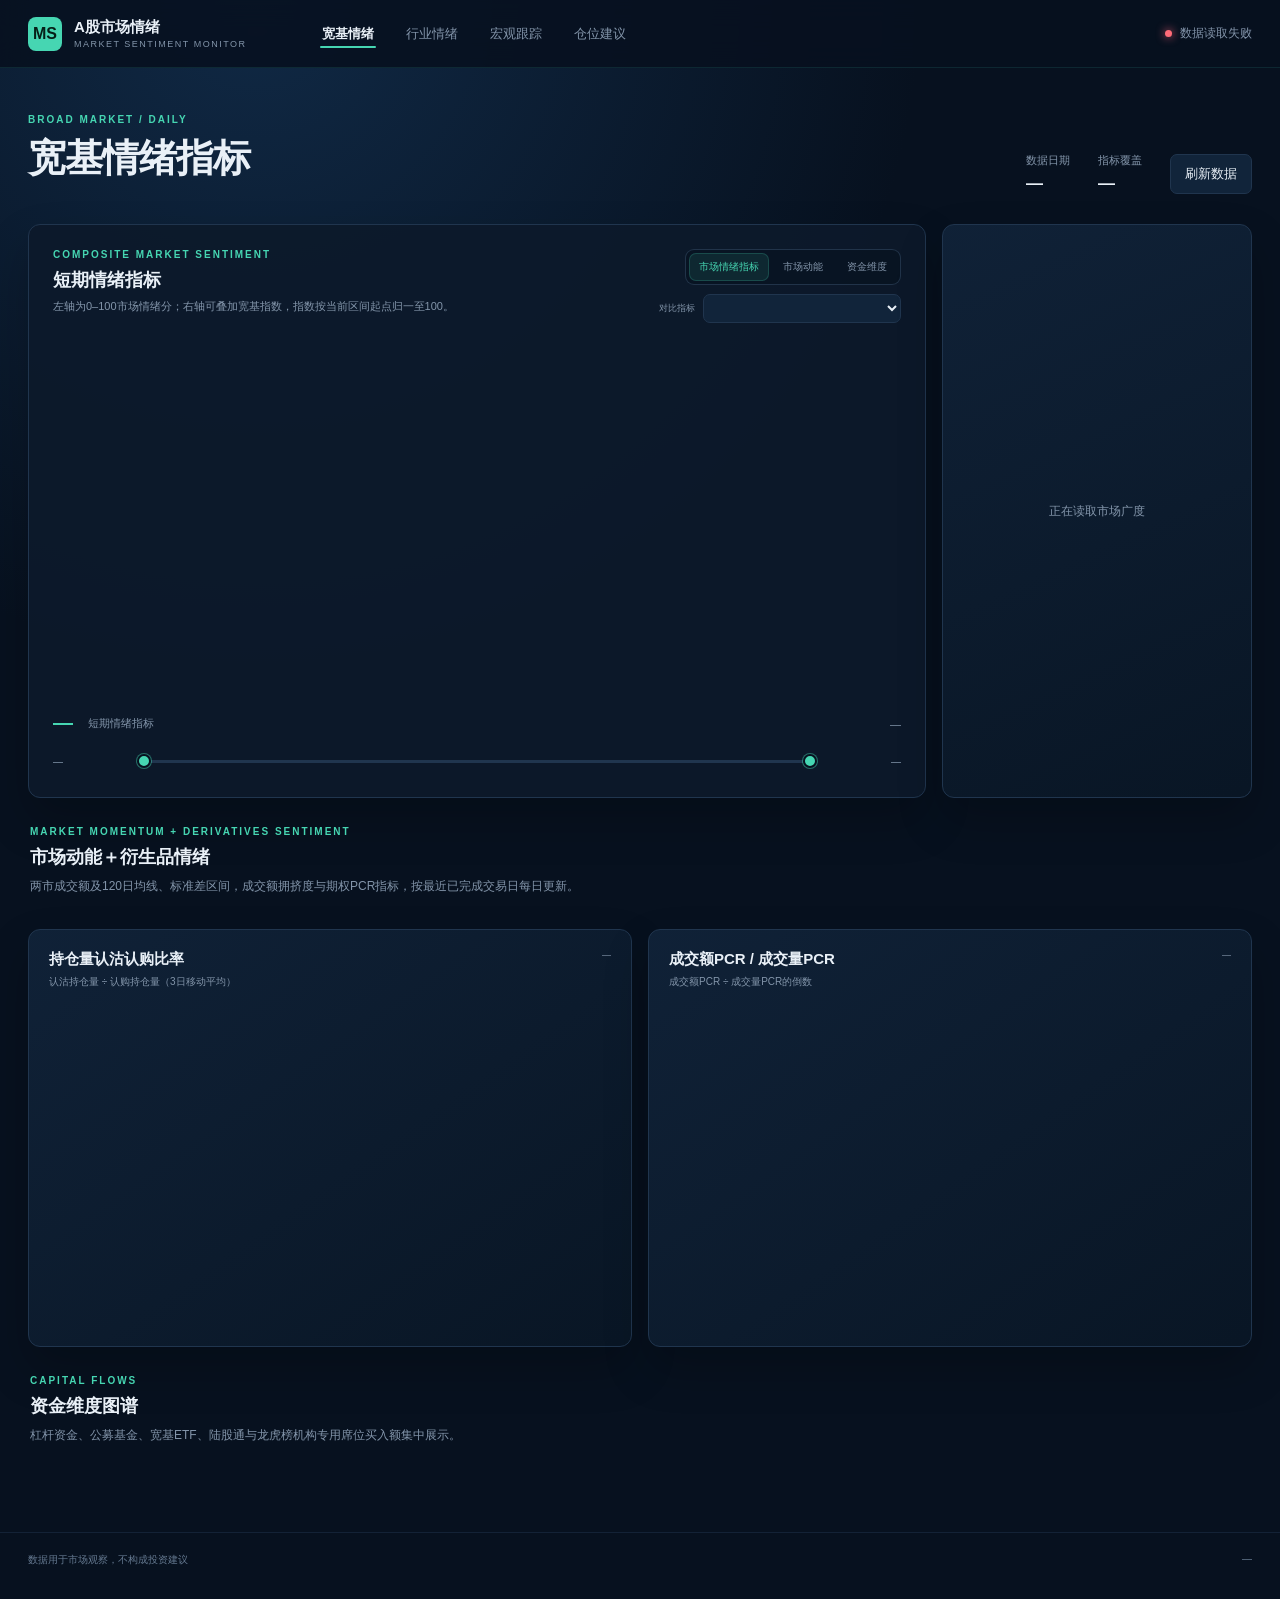
==== commit f173f8c4: "Add position advice page with style wheel and timing signals" ====
--- a/index.html
+++ b/index.html
@@ -4,7 +4,7 @@
   <meta charset="utf-8">
   <meta name="viewport" content="width=device-width, initial-scale=1">
   <title>A股宽基情绪指标</title>
-  <link rel="stylesheet" href="/styles.css?v=28">
+  <link rel="stylesheet" href="/styles.css?v=20261016-position">
   <link rel="stylesheet" href="/cycle.css?v=25">
 </head>
 <body>
@@ -13,7 +13,7 @@
       <span class="brand-mark">MS</span>
       <div><strong>A股市场情绪</strong><small>MARKET SENTIMENT MONITOR</small></div>
     </div>
-    <nav><a class="active" href="/">宽基情绪</a><a href="/industry-sentiment.html">行业情绪</a><a href="/macro-tracking.html">宏观跟踪</a></nav>
+    <nav><a class="active" href="/">宽基情绪</a><a href="/industry-sentiment.html">行业情绪</a><a href="/macro-tracking.html">宏观跟踪</a><a href="/position-advice.html">仓位建议</a></nav>
     <div class="status"><span id="statusDot" class="dot loading"></span><span id="statusText">正在读取数据</span></div>
   </header>
 
--- a/styles.css
+++ b/styles.css
@@ -56,3 +56,6 @@
 .ft-seg-btn:active,.ft-tab:active,.comparison-tab:active,.range-buttons button:active,.benchmark-toggle:active{transform:scale(.96)}
 html.theme-anim *{transition:background-color .42s var(--ease),color .42s var(--ease),border-color .42s var(--ease),box-shadow .42s var(--ease)!important}
 @media(prefers-reduced-motion:reduce){*,*::before,*::after{transition-duration:.01ms!important;animation-duration:.01ms!important}html{scroll-behavior:auto}}
+
+/* Keep the primary pages reachable on mobile as well as desktop. */
+@media(max-width:1000px){.topbar{height:auto;min-height:68px;flex-wrap:wrap;gap:14px 18px;padding-top:14px;padding-bottom:12px}.topbar .brand{min-width:0;flex:1}.topbar nav{display:flex;order:4;flex:0 0 100%;gap:24px;overflow-x:auto;white-space:nowrap;padding-bottom:3px}.topbar nav a{flex:none}.topbar .status{margin-left:auto}.topbar .theme-toggle{flex:none}}
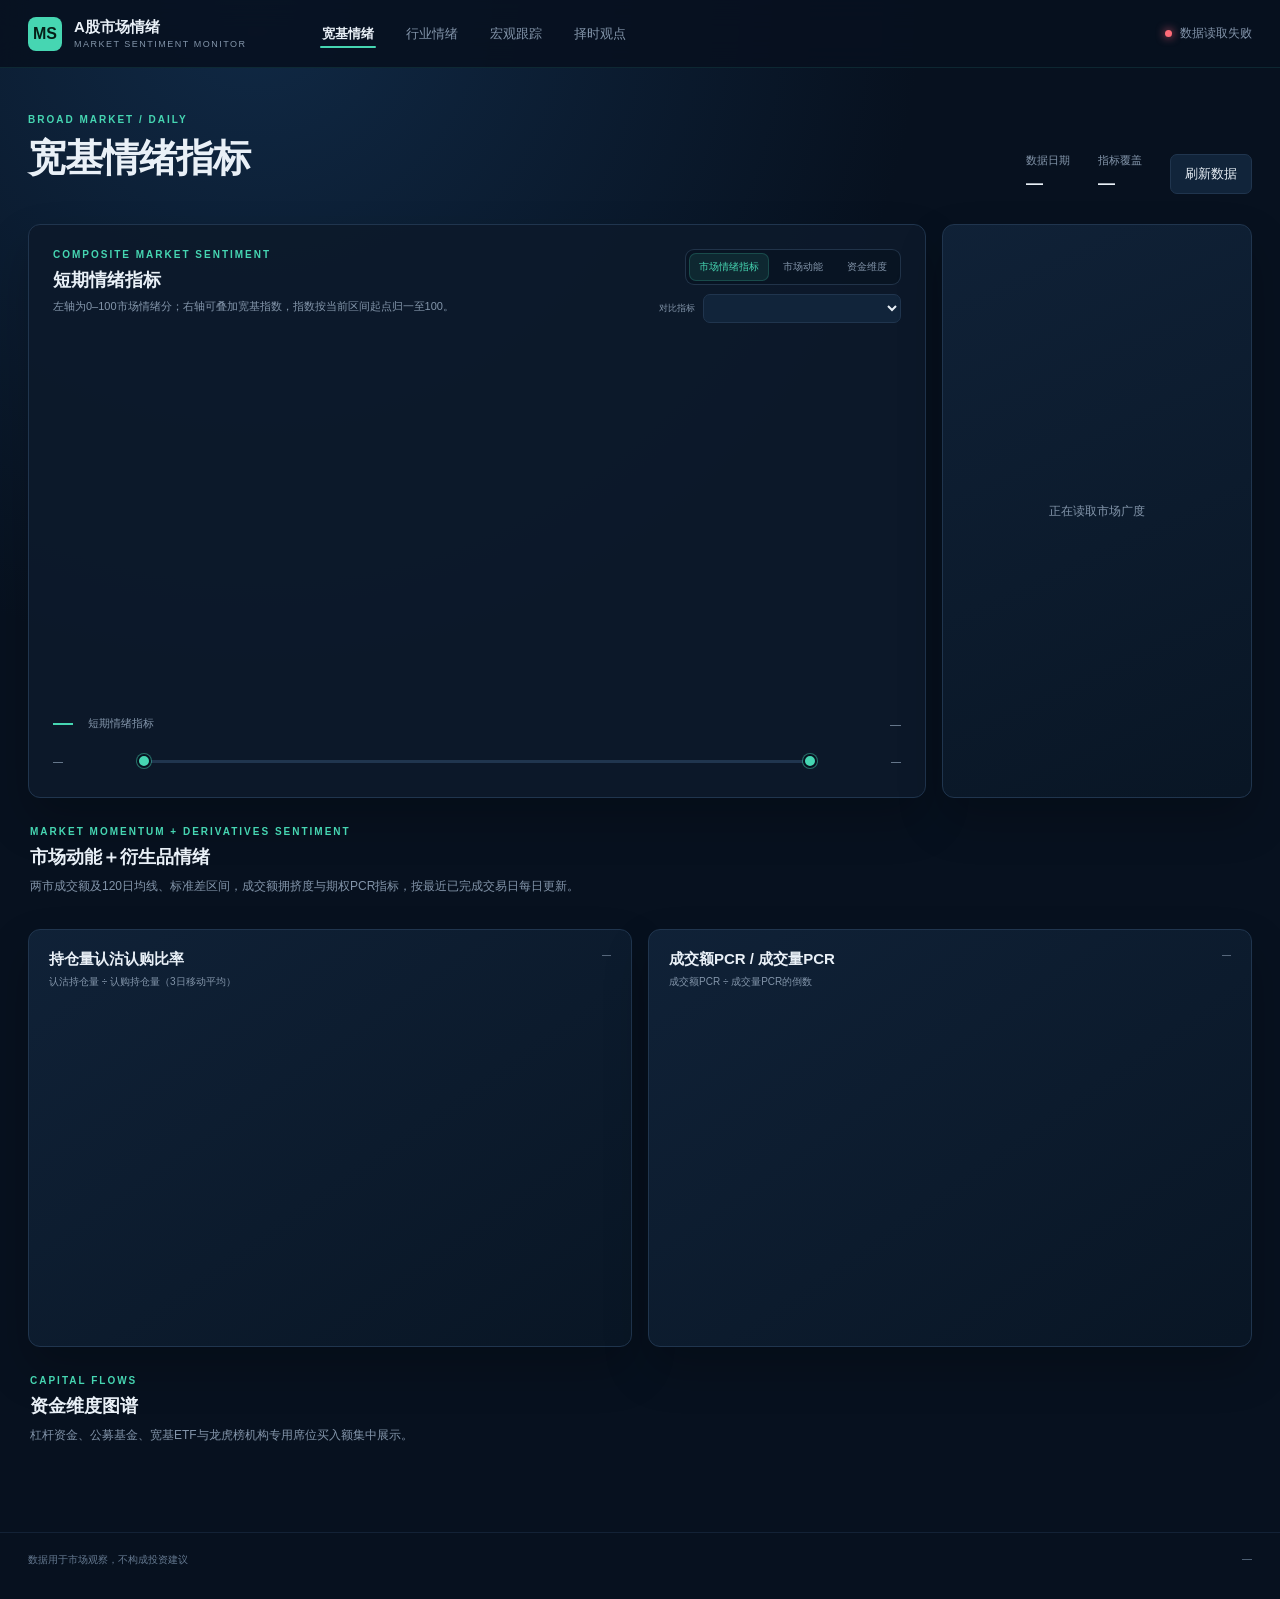
==== commit 588b0b9e: "Remove northbound indicators and rename position advice to timing views" ====
--- a/index.html
+++ b/index.html
@@ -5,7 +5,7 @@
   <meta name="viewport" content="width=device-width, initial-scale=1">
   <title>A股宽基情绪指标</title>
   <link rel="stylesheet" href="/styles.css?v=20261016-position">
-  <link rel="stylesheet" href="/cycle.css?v=25">
+  <link rel="stylesheet" href="/cycle.css?v=20261016-flowbar">
 </head>
 <body>
   <header class="topbar">
@@ -13,7 +13,7 @@
       <span class="brand-mark">MS</span>
       <div><strong>A股市场情绪</strong><small>MARKET SENTIMENT MONITOR</small></div>
     </div>
-    <nav><a class="active" href="/">宽基情绪</a><a href="/industry-sentiment.html">行业情绪</a><a href="/macro-tracking.html">宏观跟踪</a><a href="/position-advice.html">仓位建议</a></nav>
+    <nav><a class="active" href="/">宽基情绪</a><a href="/industry-sentiment.html">行业情绪</a><a href="/macro-tracking.html">宏观跟踪</a><a href="/position-advice.html">择时观点</a></nav>
     <div class="status"><span id="statusDot" class="dot loading"></span><span id="statusText">正在读取数据</span></div>
   </header>
 
@@ -149,7 +149,7 @@
         <div>
           <p class="eyebrow">CAPITAL FLOWS</p>
           <h2>资金维度图谱</h2>
-          <p class="section-description">杠杆资金、公募基金、宽基ETF、陆股通与龙虎榜机构专用席位买入额集中展示。</p>
+          <p class="section-description">杠杆资金、公募基金、宽基ETF与龙虎榜机构专用席位买入额集中展示。</p>
         </div>
       </div>
       <div id="fundChartGrid" class="indicator-chart-grid" aria-live="polite"></div>
@@ -158,6 +158,6 @@
   </main>
 
   <footer><span>数据用于市场观察，不构成投资建议</span><span id="generatedAt">—</span></footer>
-  <script src="/app.js?v=20261016-concentration5y" defer></script>
+  <script src="/app.js?v=20261016-no-northbound" defer></script>
 </body>
 </html>
--- a/cycle.css
+++ b/cycle.css
@@ -34,6 +34,8 @@
 .benchmark-legend i{width:18px;margin-right:6px;vertical-align:middle}
 .sentiment-line{background:var(--accent)}
 .cycle-legend .indicator-bar{width:8px;height:12px;border-radius:2px;background:var(--accent)}
+/* 资金流向柱图例：左半红（净流入）／右半绿（净流出） */
+.cycle-legend .indicator-bar.split{background:linear-gradient(90deg,var(--red) 0 50%,var(--accent) 50% 100%)}
 .cycle-legend #cycleMetricLegend{display:inline-flex;align-items:center;gap:8px;flex-wrap:wrap}
 .cycle-legend #cycleMetricLegend .cycle-band-label{display:inline-flex;align-items:center;white-space:nowrap;margin-left:5px;width:auto}
 .cycle-legend .cycle-band-label i{background:var(--legend-color);margin-right:4px}
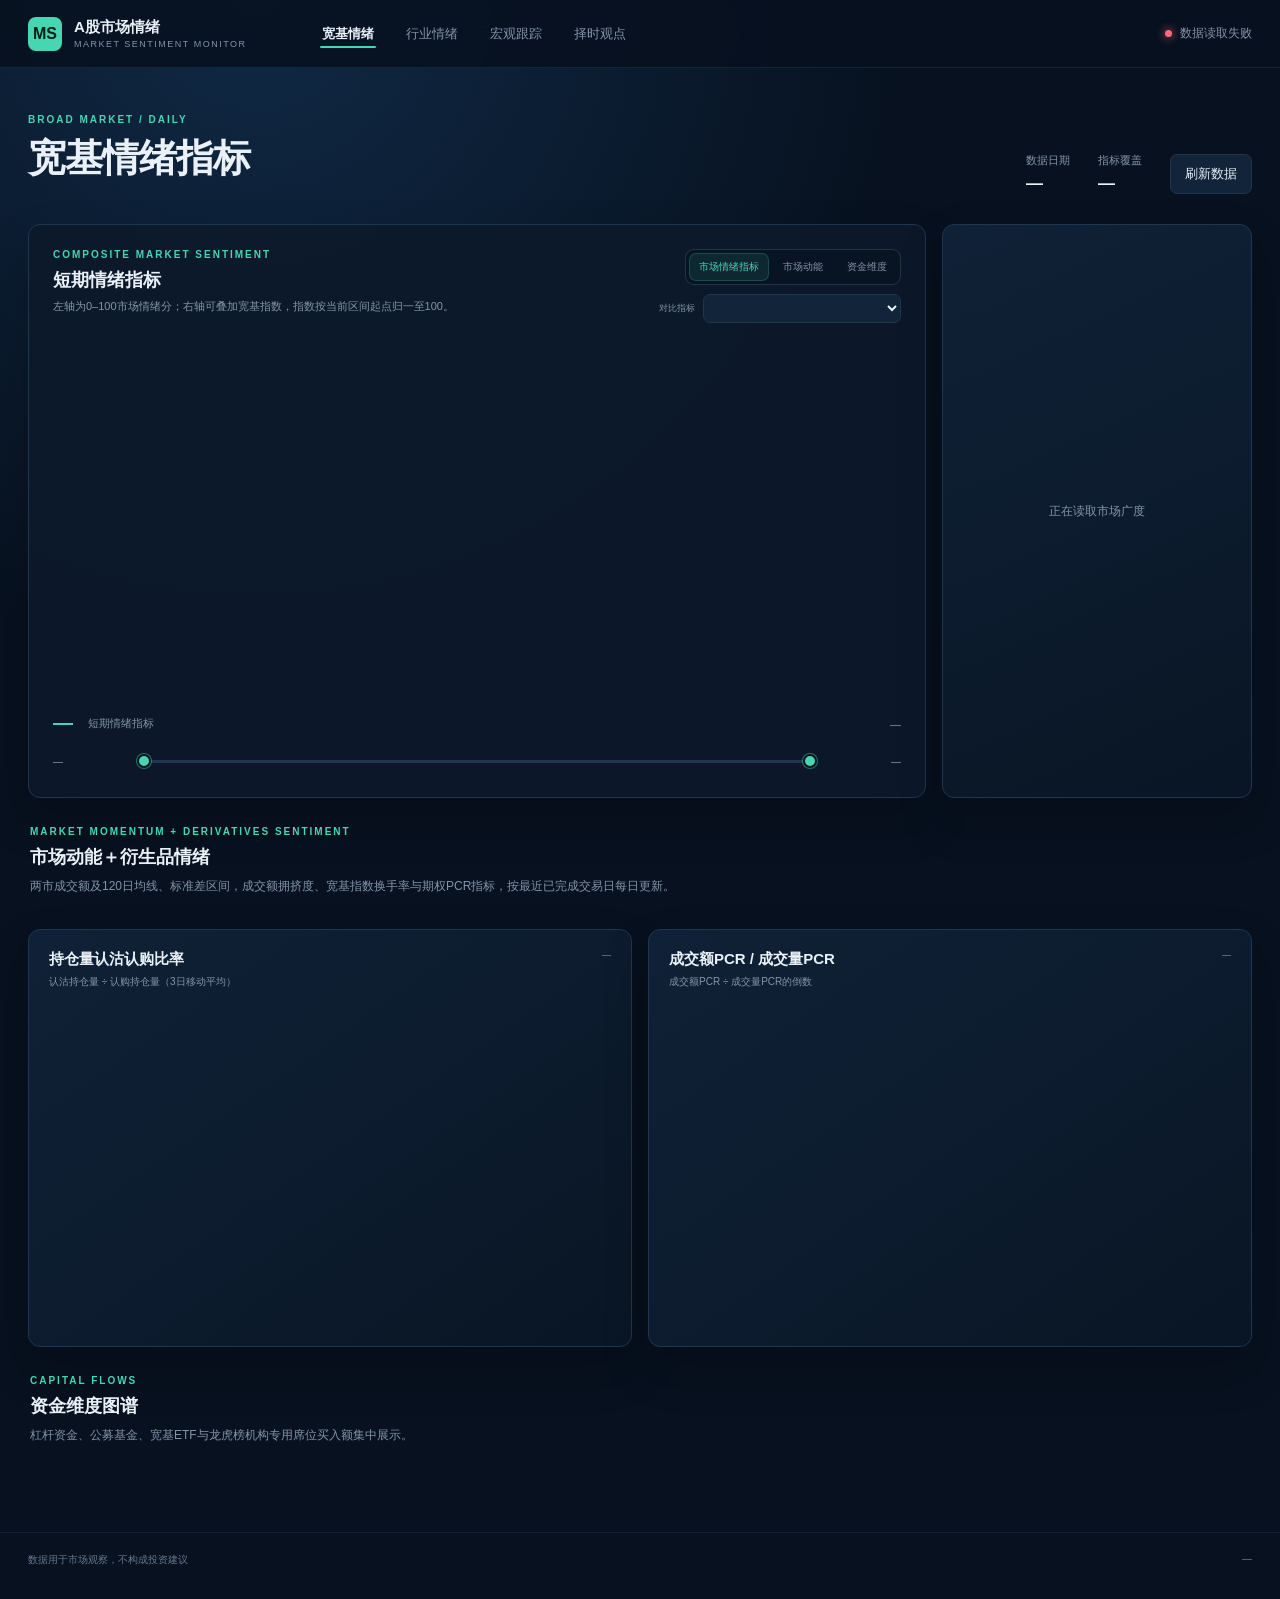
==== commit 24e8195b: "Add broad-index turnover comparison to market momentum" ====
--- a/index.html
+++ b/index.html
@@ -108,7 +108,7 @@
         <div>
           <p class="eyebrow">MARKET MOMENTUM + DERIVATIVES SENTIMENT</p>
           <h2>市场动能＋衍生品情绪</h2>
-          <p class="section-description">两市成交额及120日均线、标准差区间，成交额拥挤度与期权PCR指标，按最近已完成交易日每日更新。</p>
+          <p class="section-description">两市成交额及120日均线、标准差区间，成交额拥挤度、宽基指数换手率与期权PCR指标，按最近已完成交易日每日更新。</p>
         </div>
       </div>
       <div id="momentumChartGrid" class="indicator-chart-grid" aria-live="polite"></div>
@@ -158,6 +158,6 @@
   </main>
 
   <footer><span>数据用于市场观察，不构成投资建议</span><span id="generatedAt">—</span></footer>
-  <script src="/app.js?v=20261016-no-northbound" defer></script>
+  <script src="/app.js?v=20261016-index-turnover" defer></script>
 </body>
 </html>
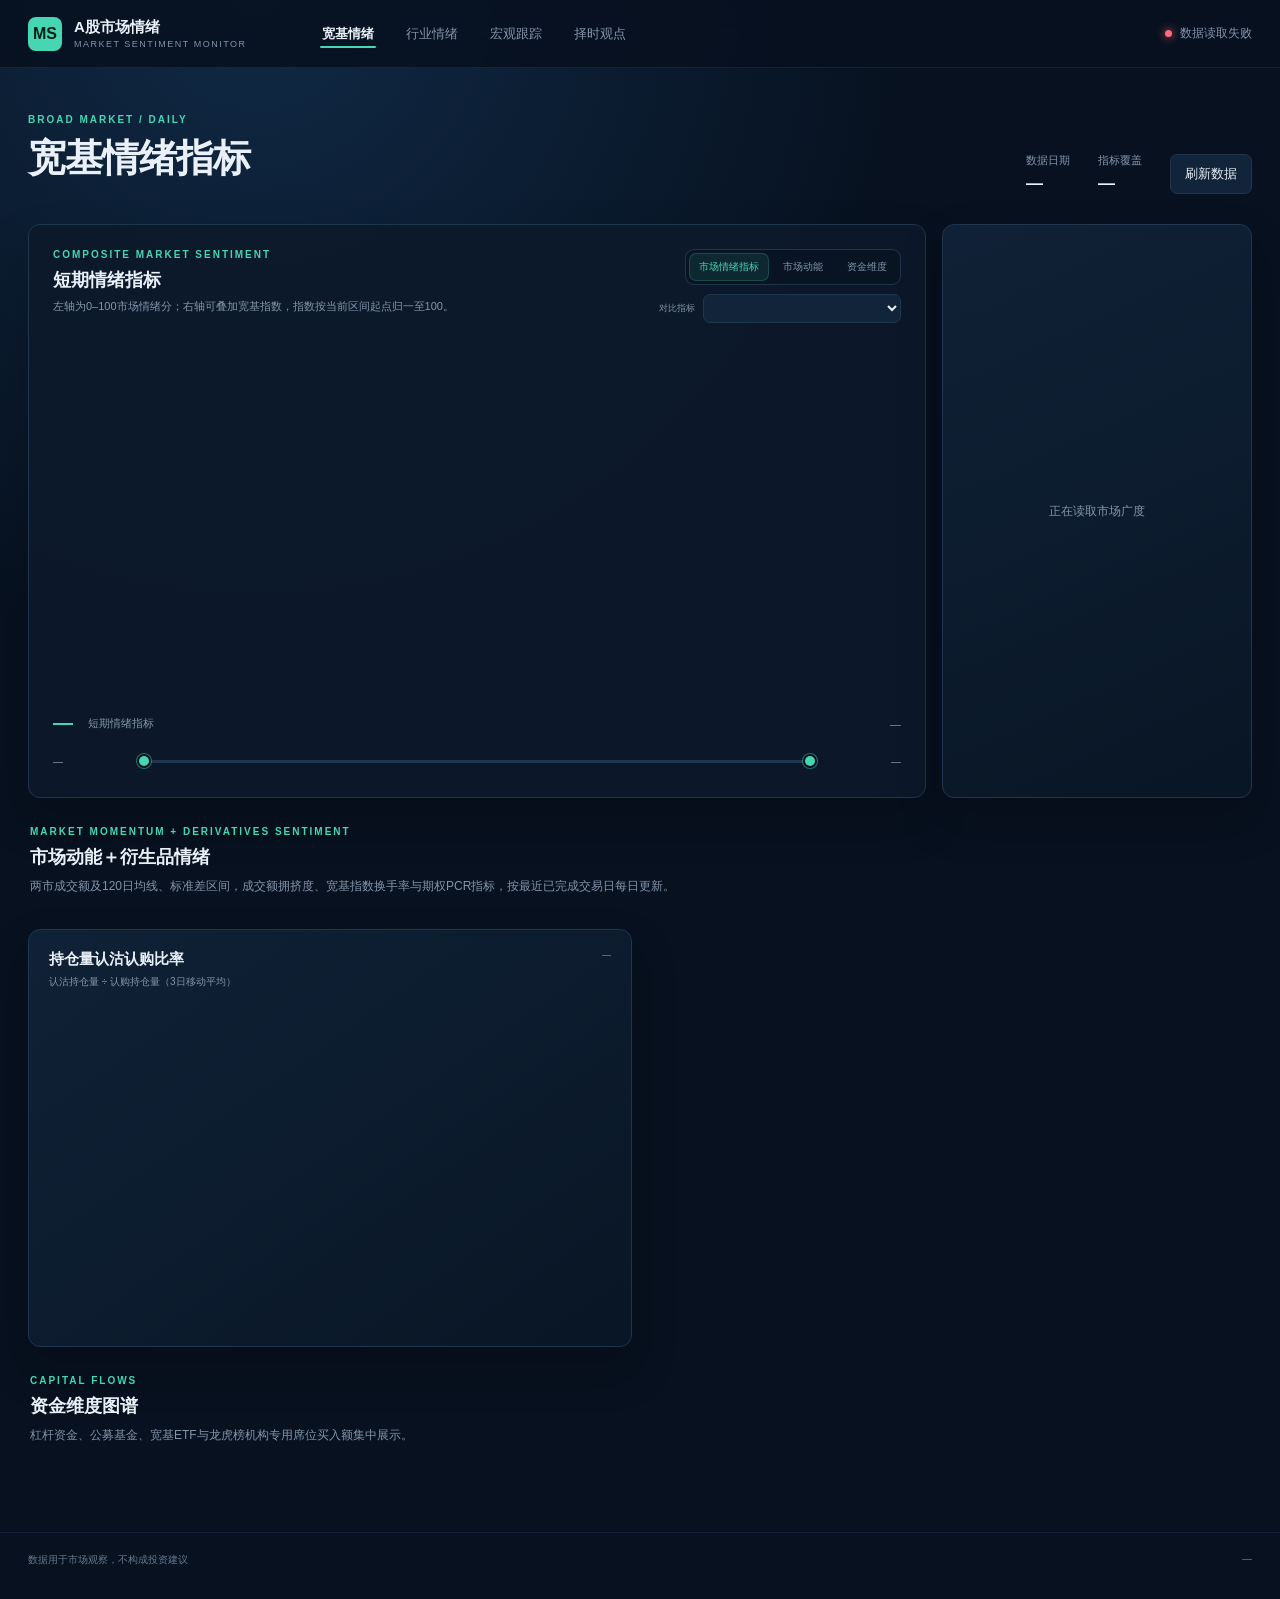
==== commit 93934c77: "Remove unavailable trade PCR panel after iFind access verification" ====
--- a/index.html
+++ b/index.html
@@ -127,20 +127,7 @@
           </div>
           <div id="derivativesOiLegend" class="derivatives-legend"></div>
         </article>
-        <article class="derivatives-chart-card">
-          <div class="derivatives-chart-head">
-            <div>
-              <h3>成交额PCR / 成交量PCR</h3>
-          <p>成交额PCR ÷ 成交量PCR的倒数</p>
-            </div>
-            <span id="derivativesTradeAsOf" class="derivatives-asof">—</span>
-          </div>
-          <div class="derivatives-chart-wrap">
-            <canvas id="derivativesTradeChart"></canvas>
-            <div id="derivativesTradeEmpty" class="mini-chart-empty">暂无可用历史序列</div>
-          </div>
-          <div id="derivativesTradeLegend" class="derivatives-legend"></div>
-        </article>
+
       </div>
     </section>
 
@@ -158,6 +145,6 @@
   </main>
 
   <footer><span>数据用于市场观察，不构成投资建议</span><span id="generatedAt">—</span></footer>
-  <script src="/app.js?v=20261016-index-turnover" defer></script>
+  <script src="/app.js?v=20261126-position-pcr" defer></script>
 </body>
 </html>
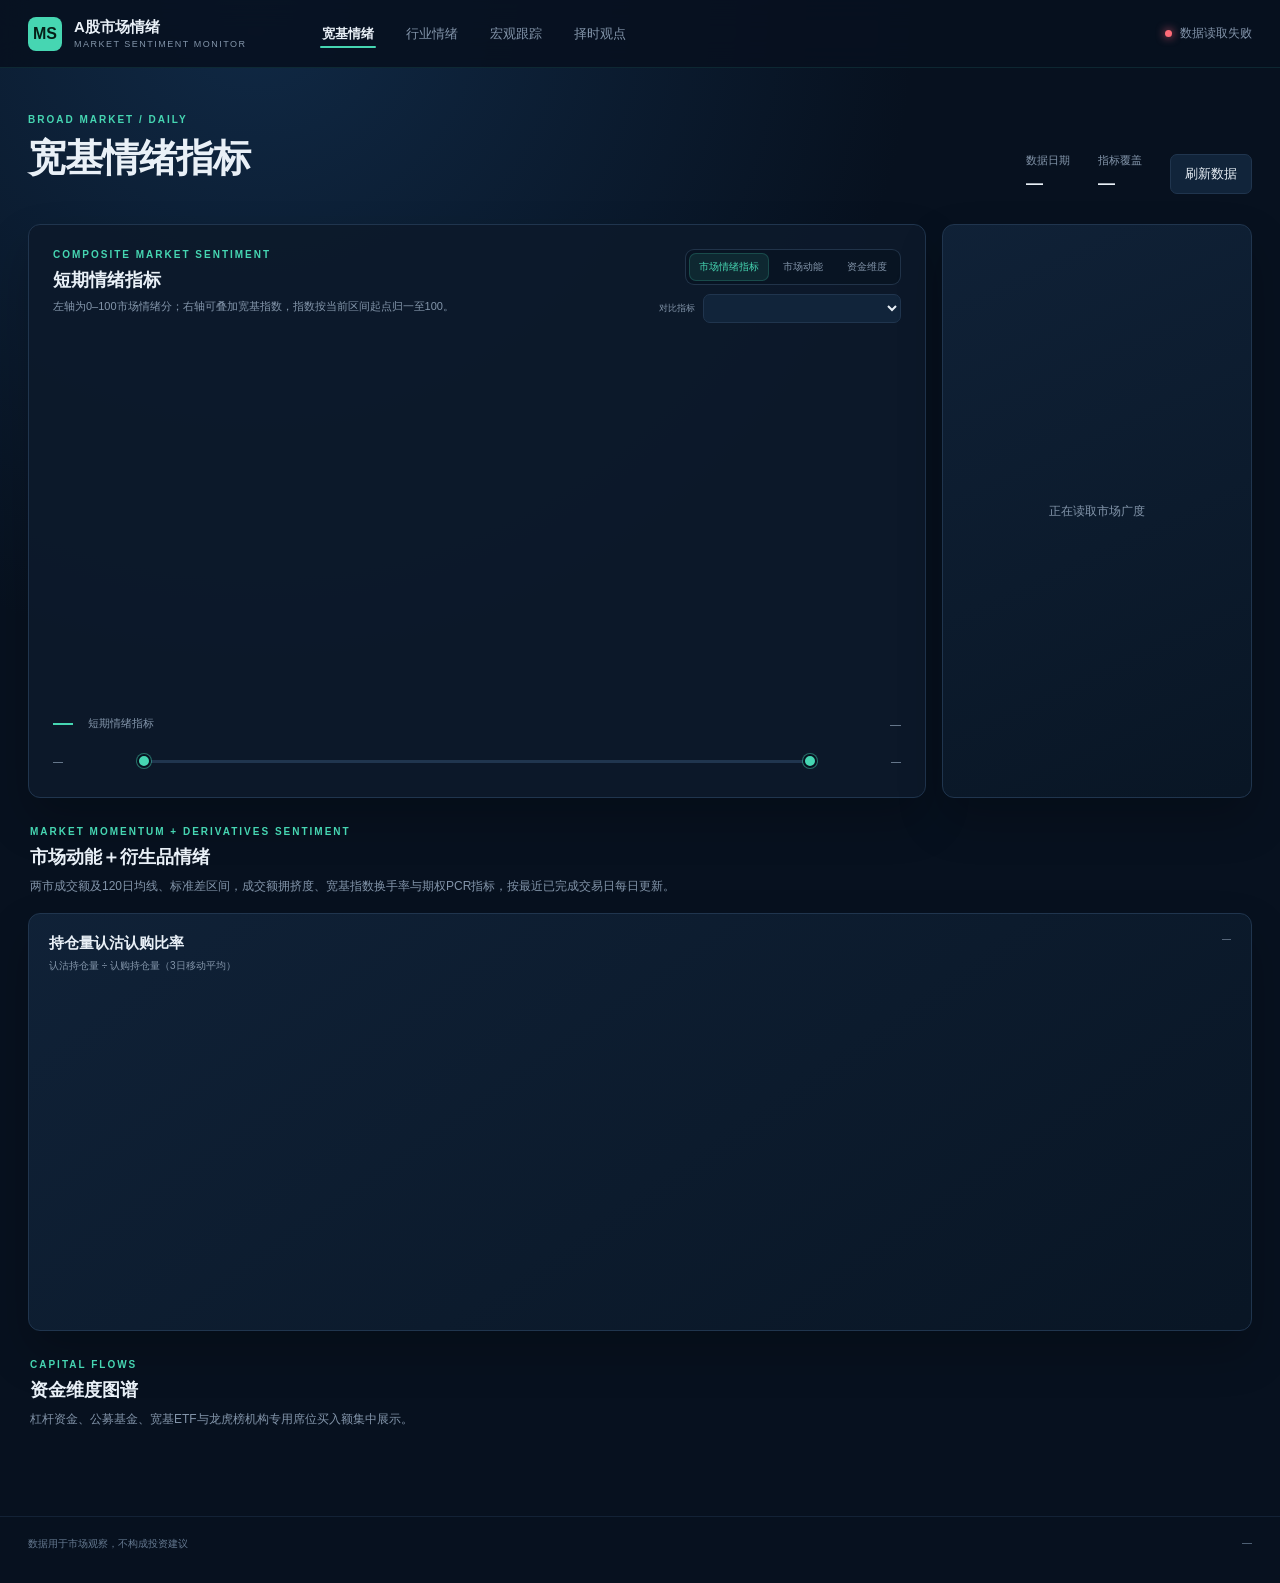
==== commit d366e8a4: "Place position PCR beside turnover concentration below market turnover amount" ====
--- a/index.html
+++ b/index.html
@@ -4,7 +4,7 @@
   <meta charset="utf-8">
   <meta name="viewport" content="width=device-width, initial-scale=1">
   <title>A股宽基情绪指标</title>
-  <link rel="stylesheet" href="/styles.css?v=20261016-position">
+  <link rel="stylesheet" href="/styles.css?v=20261126-pcr-placement">
   <link rel="stylesheet" href="/cycle.css?v=20261016-flowbar">
 </head>
 <body>
@@ -112,8 +112,7 @@
         </div>
       </div>
       <div id="momentumChartGrid" class="indicator-chart-grid" aria-live="polite"></div>
-      <div class="derivatives-chart-grid">
-        <article class="derivatives-chart-card">
+        <article id="derivativesOiCard" class="derivatives-chart-card">
           <div class="derivatives-chart-head">
             <div>
               <h3>持仓量认沽认购比率</h3>
@@ -127,8 +126,6 @@
           </div>
           <div id="derivativesOiLegend" class="derivatives-legend"></div>
         </article>
-
-      </div>
     </section>
 
     <section class="indicator-section" id="fundDimensionCharts">
@@ -145,6 +142,6 @@
   </main>
 
   <footer><span>数据用于市场观察，不构成投资建议</span><span id="generatedAt">—</span></footer>
-  <script src="/app.js?v=20261126-position-pcr" defer></script>
+  <script src="/app.js?v=20261126-pcr-placement" defer></script>
 </body>
 </html>
